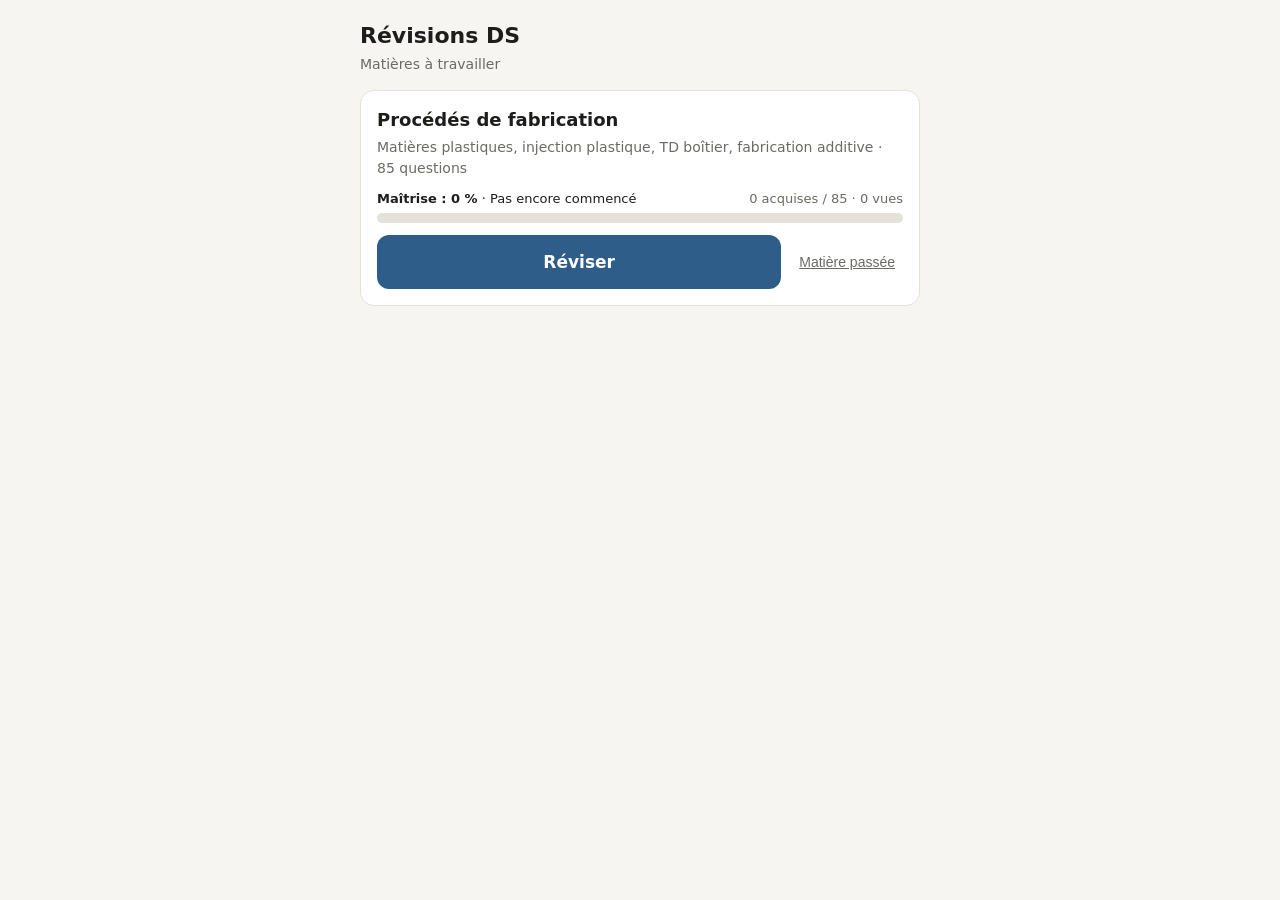
==== index.html @ 895c992e "Indicateur de maîtrise par matière sur l'accueil Co-Authored-By: Claude Sonnet 5.5 <noreply@anthropi" ====
<!DOCTYPE html>
<html lang="fr"><head><meta charset="utf-8">
<meta name="viewport" content="width=device-width, initial-scale=1, viewport-fit=cover">
<meta name="apple-mobile-web-app-capable" content="yes"><meta name="theme-color" content="#2f5d8a">
<title>Révisions DS</title><link rel="stylesheet" href="style.css"><style>.mast{margin:0 0 12px}.mast .l{display:flex;justify-content:space-between;font-size:13px;margin-bottom:4px}.mast .b{height:10px;background:var(--line);border-radius:5px;overflow:hidden}.mast .b i{display:block;height:100%;border-radius:5px;transition:width .3s}.lv0{background:var(--ko)}.lv1{background:#d9902f}.lv2{background:#5aa469}.lv3{background:var(--ok)}</style></head>
<body><div class="wrap"><h1>Révisions DS</h1><p class="sub">Matières à travailler</p><div id="list"></div><div id="done"></div></div>
<script src="ds.js"></script>
<script src="data/procedes-fabrication.js"></script>
<script>
const KEY="dsPasses";
function get(){try{return JSON.parse(localStorage.getItem(KEY)||"[]")}catch(e){return []}}
function set(v){try{localStorage.setItem(KEY,JSON.stringify(v))}catch(e){}}
const QZ={};
function qk(t){let h=0;for(let i=0;i<t.length;i++)h=(h*31+t.charCodeAt(i))|0;return String(h)}
function mastery(d){
  let st={};try{st=JSON.parse(localStorage.getItem('dsStats:'+d.id)||'{}')}catch(e){}
  const q=(window.QUIZ&&window.QUIZ.id===d.id)?window.QUIZ.q:null;
  const total=q?q.length:d.count;
  let seen=0,good=0;
  if(q)q.forEach(x=>{const v=st[qk(x[1])];if(v!==undefined){seen++;if(v===1)good++}});
  const pct=total?Math.round(good/total*100):0;
  const lv=seen===0?-1:pct>=80?3:pct>=60?2:pct>=30?1:0;
  const lab=seen===0?'Pas encore commencé':['À retravailler','En progrès','Bien maîtrisé','Maîtrisé'][lv];
  return `<div class="mast"><div class="l"><span><b>Maîtrise : ${pct} %</b> · ${lab}</span><span style="color:var(--mute)">${good} acquises / ${total} · ${seen} vues</span></div><div class="b"><i class="lv${Math.max(lv,0)}" style="width:${pct}%"></i></div></div>`;
}
function render(){
  const passed=get(),todo=DS.filter(d=>!passed.includes(d.id)),done=DS.filter(d=>passed.includes(d.id));
  const L=document.getElementById('list');
  L.innerHTML=todo.length?todo.map(d=>`<div class="card ds"><h3>${d.title}</h3><p>${d.desc} · ${d.count} questions</p>${mastery(d)}
    <div class="row"><a class="btn" href="${d.page}">Réviser</a><button class="lnk" data-p="${d.id}">Matière passée</button></div></div>`).join(''):`<div class="card"><p class="center">Aucune matière à réviser 🎉</p></div>`;
  L.querySelectorAll('[data-p]').forEach(b=>b.onclick=()=>{
    if(b.dataset.c){set(get().concat(b.dataset.p));render();return}
    b.dataset.c=1;b.textContent="Confirmer : effacer le quiz";b.classList.add('red');
    setTimeout(()=>{if(b.isConnected){delete b.dataset.c;b.textContent="Matière passée";b.classList.remove('red')}},4000);
  });
  const D=document.getElementById('done');
  D.innerHTML=done.length?`<p class="sub">Matières passées (quiz masqués)</p>`+done.map(d=>`<div class="card ds"><h3>${d.title}</h3><button class="lnk" data-r="${d.id}">Remettre dans la liste</button></div>`).join(''):'';
  D.querySelectorAll('[data-r]').forEach(b=>b.onclick=()=>{set(get().filter(x=>x!==b.dataset.r));render()});
}
render();
</script></body></html>
---- style.css ----
:root{--bg:#f6f5f1;--card:#fff;--ink:#1d1d1b;--mute:#6b6a64;--line:#e3e1d8;--acc:#2f5d8a;--ok:#2e7d4f;--okbg:#e6f3ea;--ko:#b3392f;--kobg:#fbe9e7}
@media (prefers-color-scheme:dark){:root{--bg:#161614;--card:#22221f;--ink:#efede6;--mute:#a09e95;--line:#37352f;--acc:#7fb0e0;--ok:#6fcf97;--okbg:#1c3326;--ko:#f08a80;--kobg:#3a1f1c}}
*{box-sizing:border-box;-webkit-tap-highlight-color:transparent}
body{margin:0;background:var(--bg);color:var(--ink);font:16px/1.45 system-ui,-apple-system,Segoe UI,Roboto,sans-serif;padding:max(14px,env(safe-area-inset-top)) 14px max(24px,env(safe-area-inset-bottom))}
.wrap{max-width:560px;margin:0 auto}
h1{font-size:22px;margin:6px 0 2px}
.sub{color:var(--mute);font-size:14px;margin:0 0 16px}
a{color:var(--acc)}
.back{display:inline-block;margin-bottom:8px;font-size:14px;text-decoration:none}
.card{background:var(--card);border:1px solid var(--line);border-radius:14px;padding:16px;margin-bottom:14px}
h2{font-size:14px;text-transform:uppercase;letter-spacing:.05em;color:var(--mute);margin:0 0 10px}
.chap{display:flex;align-items:center;gap:10px;padding:11px 4px;border-bottom:1px solid var(--line);font-size:15px}
.chap:last-child{border:0}
.chap input{width:20px;height:20px;accent-color:var(--acc)}
.chap span.n{margin-left:auto;color:var(--mute);font-size:13px}
.seg{display:flex;gap:8px}
.seg button{flex:1;padding:11px 0;border:1px solid var(--line);background:var(--card);color:var(--ink);border-radius:10px;font-size:15px}
.seg button.on{background:var(--acc);color:#fff;border-color:var(--acc)}
.btn{display:block;width:100%;padding:15px;border:0;border-radius:12px;background:var(--acc);color:#fff;font-size:17px;font-weight:600;text-align:center;text-decoration:none}
.btn.sec{background:transparent;color:var(--acc);border:1px solid var(--acc);margin-top:10px}
.btn.sm{display:inline-block;width:auto;padding:9px 14px;font-size:14px}
.top{display:flex;justify-content:space-between;font-size:13px;color:var(--mute);margin-bottom:6px}
.bar{height:6px;background:var(--line);border-radius:3px;overflow:hidden;margin-bottom:14px}
.bar i{display:block;height:100%;background:var(--acc);transition:width .25s}
.tag{display:inline-block;font-size:12px;color:var(--acc);margin-bottom:6px}
.q{font-size:18px;font-weight:600;margin:0 0 14px}
.opt{display:block;width:100%;text-align:left;padding:13px 14px;margin-bottom:9px;border:1.5px solid var(--line);background:var(--card);color:var(--ink);border-radius:12px;font-size:16px;line-height:1.35}
.opt.ok{border-color:var(--ok);background:var(--okbg)}
.opt.ko{border-color:var(--ko);background:var(--kobg)}
.opt:disabled{opacity:1;color:var(--ink)}
.exp{margin-top:6px;padding:12px 14px;border-radius:12px;background:var(--bg);border-left:4px solid var(--acc);font-size:15px}
.exp b.g{color:var(--ok)}.exp b.r{color:var(--ko)}
.score{font-size:48px;font-weight:700;text-align:center;margin:6px 0}
.center{text-align:center;color:var(--mute)}
.wrong{padding:10px 0;border-bottom:1px solid var(--line);font-size:14px}
.wrong:last-child{border:0}.wrong b{display:block;margin-bottom:2px}
.ds h3{margin:0 0 4px;font-size:18px}
.ds p{margin:0 0 12px;color:var(--mute);font-size:14px}
.row{display:flex;gap:10px;align-items:center}
.row .btn{flex:1}
.lnk{background:none;border:0;color:var(--mute);font-size:14px;text-decoration:underline;padding:8px}
.lnk.red{color:var(--ko)}
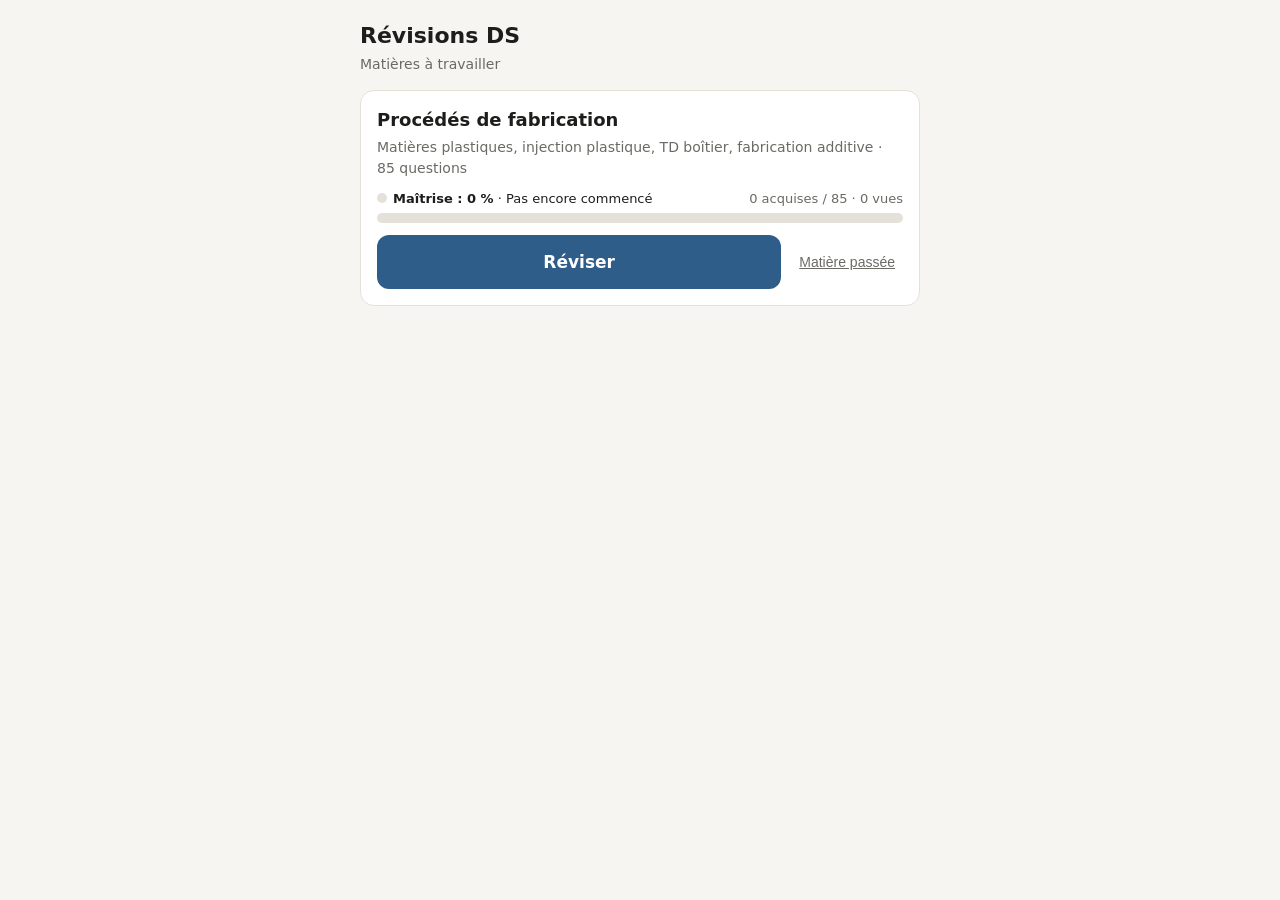
==== commit 4a916628: "Échelle de maîtrise rouge/orange/verte Co-Authored-By: Claude Sonnet 5.5 <noreply@anthropic.com> Cla" ====
--- a/index.html
+++ b/index.html
@@ -2,7 +2,7 @@
 <html lang="fr"><head><meta charset="utf-8">
 <meta name="viewport" content="width=device-width, initial-scale=1, viewport-fit=cover">
 <meta name="apple-mobile-web-app-capable" content="yes"><meta name="theme-color" content="#2f5d8a">
-<title>Révisions DS</title><link rel="stylesheet" href="style.css"><style>.mast{margin:0 0 12px}.mast .l{display:flex;justify-content:space-between;font-size:13px;margin-bottom:4px}.mast .b{height:10px;background:var(--line);border-radius:5px;overflow:hidden}.mast .b i{display:block;height:100%;border-radius:5px;transition:width .3s}.lv0{background:var(--ko)}.lv1{background:#d9902f}.lv2{background:#5aa469}.lv3{background:var(--ok)}</style></head>
+<title>Révisions DS</title><link rel="stylesheet" href="style.css"><style>.mast{margin:0 0 12px}.mast .l{display:flex;justify-content:space-between;font-size:13px;margin-bottom:4px}.mast .b{height:10px;background:var(--line);border-radius:5px;overflow:hidden}.mast .b i{display:block;height:100%;border-radius:5px;transition:width .3s}.lv0{background:#d64545}.lv1{background:#f0932b}.lv2{background:#2e9d5b}.t0{color:#d64545}.t1{color:#e08416}.t2{color:#2e9d5b}.dot{display:inline-block;width:10px;height:10px;border-radius:50%;margin-right:6px}</style></head>
 <body><div class="wrap"><h1>Révisions DS</h1><p class="sub">Matières à travailler</p><div id="list"></div><div id="done"></div></div>
 <script src="ds.js"></script>
 <script src="data/procedes-fabrication.js"></script>
@@ -19,9 +19,9 @@
   let seen=0,good=0;
   if(q)q.forEach(x=>{const v=st[qk(x[1])];if(v!==undefined){seen++;if(v===1)good++}});
   const pct=total?Math.round(good/total*100):0;
-  const lv=seen===0?-1:pct>=80?3:pct>=60?2:pct>=30?1:0;
-  const lab=seen===0?'Pas encore commencé':['À retravailler','En progrès','Bien maîtrisé','Maîtrisé'][lv];
-  return `<div class="mast"><div class="l"><span><b>Maîtrise : ${pct} %</b> · ${lab}</span><span style="color:var(--mute)">${good} acquises / ${total} · ${seen} vues</span></div><div class="b"><i class="lv${Math.max(lv,0)}" style="width:${pct}%"></i></div></div>`;
+  const lv=seen===0?-1:pct>=75?2:pct>=40?1:0;
+  const lab=seen===0?'Pas encore commencé':['À retravailler','En progrès','Maîtrisé'][lv];
+  return `<div class="mast"><div class="l"><span><span class="dot ${lv<0?'':'lv'+lv}" style="${lv<0?'background:var(--line)':''}"></span><b class="${lv<0?'':'t'+lv}">Maîtrise : ${pct} %</b> · ${lab}</span><span style="color:var(--mute)">${good} acquises / ${total} · ${seen} vues</span></div><div class="b"><i class="lv${Math.max(lv,0)}" style="width:${pct}%"></i></div></div>`;
 }
 function render(){
   const passed=get(),todo=DS.filter(d=>!passed.includes(d.id)),done=DS.filter(d=>passed.includes(d.id));
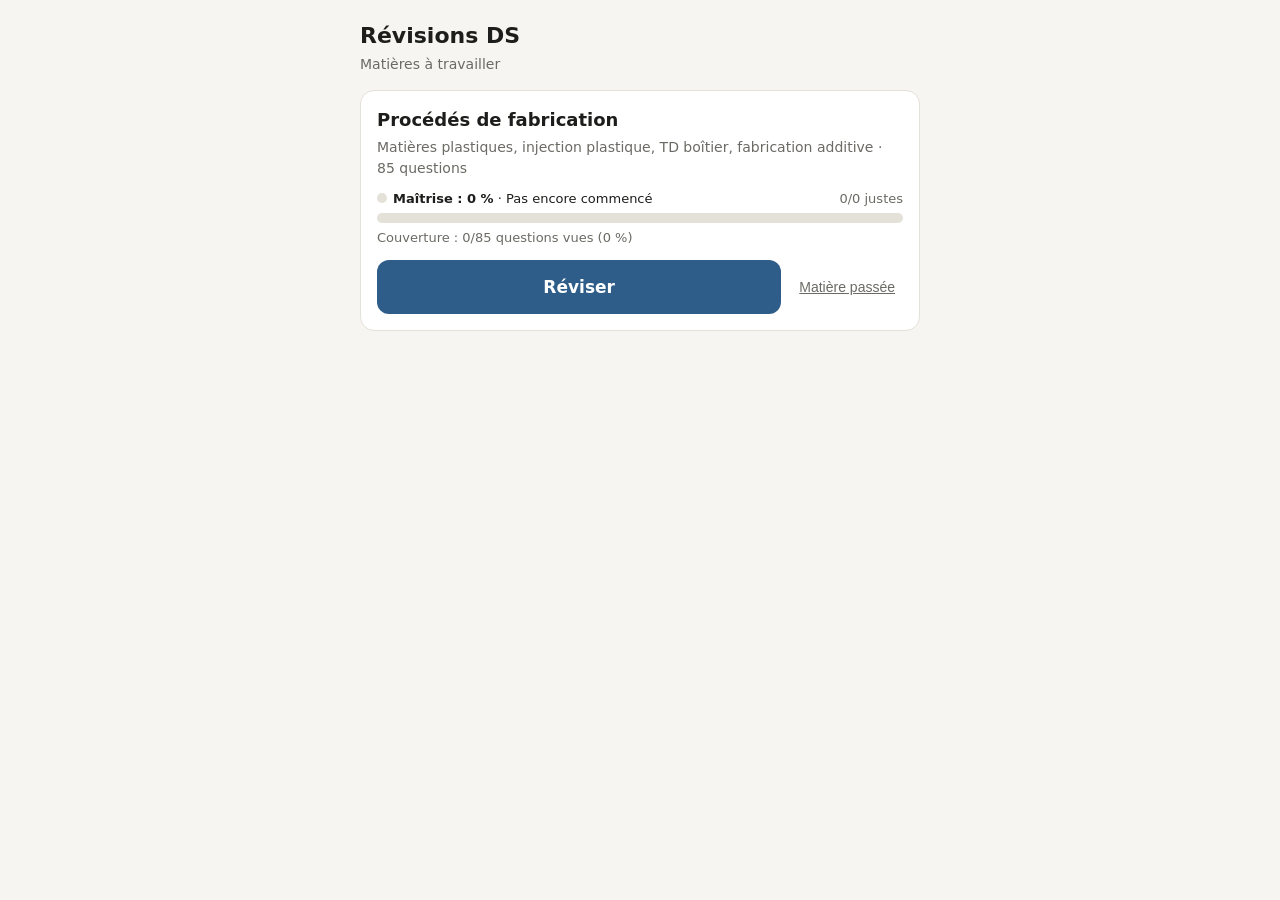
==== commit e47a0407: "Maîtrise basée sur les questions vues + couverture Co-Authored-By: Claude Sonnet 5.5 <noreply@anthro" ====
--- a/index.html
+++ b/index.html
@@ -18,10 +18,12 @@
   const total=q?q.length:d.count;
   let seen=0,good=0;
   if(q)q.forEach(x=>{const v=st[qk(x[1])];if(v!==undefined){seen++;if(v===1)good++}});
-  const pct=total?Math.round(good/total*100):0;
+  const pct=seen?Math.round(good/seen*100):0;
+  const cov=total?Math.round(seen/total*100):0;
   const lv=seen===0?-1:pct>=75?2:pct>=40?1:0;
   const lab=seen===0?'Pas encore commencé':['À retravailler','En progrès','Maîtrisé'][lv];
-  return `<div class="mast"><div class="l"><span><span class="dot ${lv<0?'':'lv'+lv}" style="${lv<0?'background:var(--line)':''}"></span><b class="${lv<0?'':'t'+lv}">Maîtrise : ${pct} %</b> · ${lab}</span><span style="color:var(--mute)">${good} acquises / ${total} · ${seen} vues</span></div><div class="b"><i class="lv${Math.max(lv,0)}" style="width:${pct}%"></i></div></div>`;
+  const few=seen>0&&cov<30?' · encore peu de questions vues':'';
+  return `<div class="mast"><div class="l"><span><span class="dot ${lv<0?'':'lv'+lv}" style="${lv<0?'background:var(--line)':''}"></span><b class="${lv<0?'':'t'+lv}">Maîtrise : ${pct} %</b> · ${lab}</span><span style="color:var(--mute)">${good}/${seen} justes</span></div><div class="b"><i class="lv${Math.max(lv,0)}" style="width:${seen?pct:0}%"></i></div><div class="l" style="margin:6px 0 0;color:var(--mute)"><span>Couverture : ${seen}/${total} questions vues (${cov} %)${few}</span></div></div>`;
 }
 function render(){
   const passed=get(),todo=DS.filter(d=>!passed.includes(d.id)),done=DS.filter(d=>passed.includes(d.id));
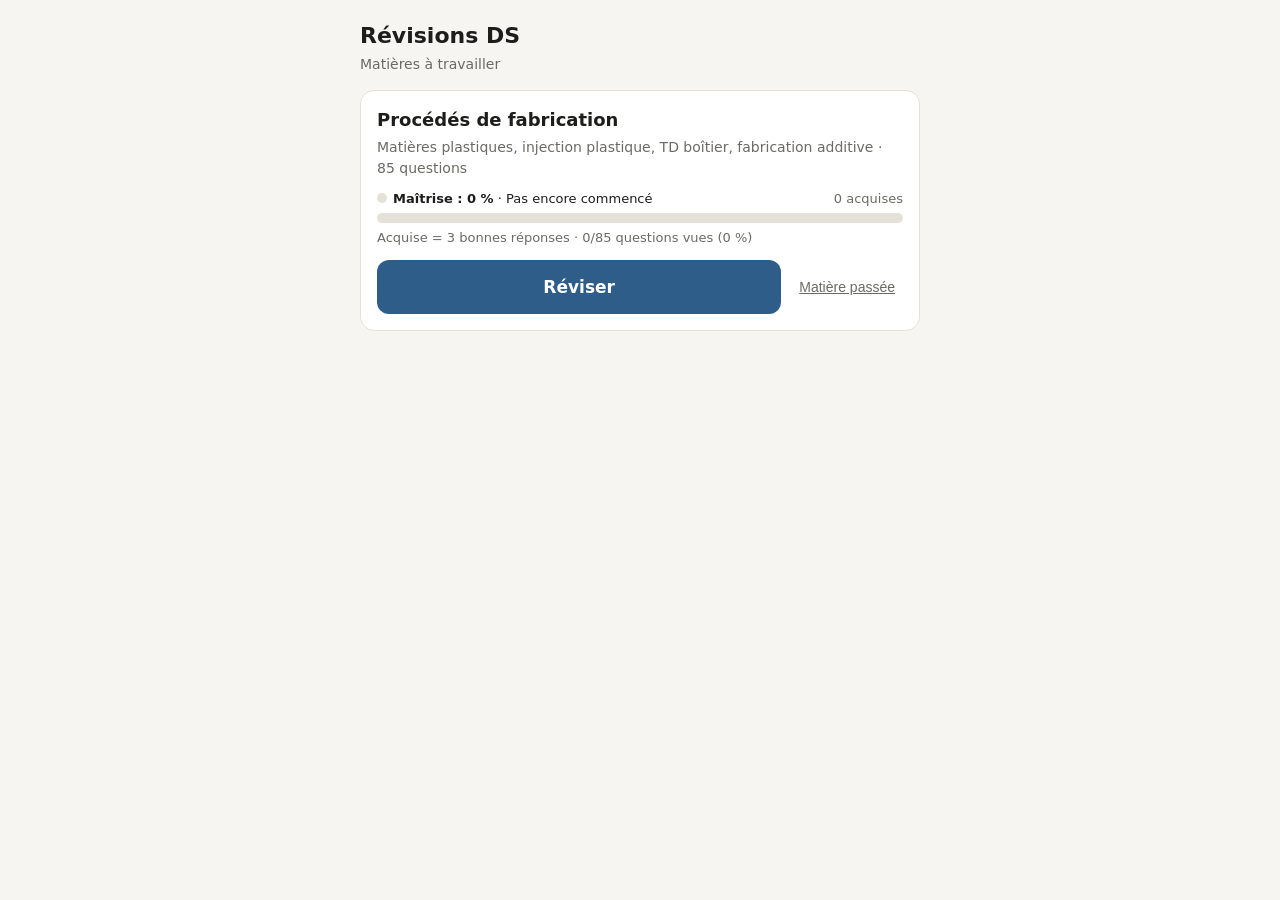
==== commit 6a33fcbf: "Maîtrise : score par question (3 bonnes réponses, -1 si erreur, min 0) Co-Authored-By: Claude Sonnet" ====
--- a/index.html
+++ b/index.html
@@ -13,17 +13,17 @@
 const QZ={};
 function qk(t){let h=0;for(let i=0;i<t.length;i++)h=(h*31+t.charCodeAt(i))|0;return String(h)}
 function mastery(d){
-  let st={};try{st=JSON.parse(localStorage.getItem('dsStats:'+d.id)||'{}')}catch(e){}
+  let st={};try{st=JSON.parse(localStorage.getItem('dsScores:'+d.id)||'{}')}catch(e){}
   const q=(window.QUIZ&&window.QUIZ.id===d.id)?window.QUIZ.q:null;
   const total=q?q.length:d.count;
-  let seen=0,good=0;
-  if(q)q.forEach(x=>{const v=st[qk(x[1])];if(v!==undefined){seen++;if(v===1)good++}});
-  const pct=seen?Math.round(good/seen*100):0;
+  let seen=0,pts=0,acq=0;
+  if(q)q.forEach(x=>{const v=st[qk(x[1])];if(v!==undefined){seen++;pts+=v;if(v>=3)acq++}});
+  const pct=seen?Math.round(pts/(3*seen)*100):0;
   const cov=total?Math.round(seen/total*100):0;
   const lv=seen===0?-1:pct>=75?2:pct>=40?1:0;
   const lab=seen===0?'Pas encore commencé':['À retravailler','En progrès','Maîtrisé'][lv];
   const few=seen>0&&cov<30?' · encore peu de questions vues':'';
-  return `<div class="mast"><div class="l"><span><span class="dot ${lv<0?'':'lv'+lv}" style="${lv<0?'background:var(--line)':''}"></span><b class="${lv<0?'':'t'+lv}">Maîtrise : ${pct} %</b> · ${lab}</span><span style="color:var(--mute)">${good}/${seen} justes</span></div><div class="b"><i class="lv${Math.max(lv,0)}" style="width:${seen?pct:0}%"></i></div><div class="l" style="margin:6px 0 0;color:var(--mute)"><span>Couverture : ${seen}/${total} questions vues (${cov} %)${few}</span></div></div>`;
+  return `<div class="mast"><div class="l"><span><span class="dot ${lv<0?'':'lv'+lv}" style="${lv<0?'background:var(--line)':''}"></span><b class="${lv<0?'':'t'+lv}">Maîtrise : ${pct} %</b> · ${lab}</span><span style="color:var(--mute)">${acq} acquises</span></div><div class="b"><i class="lv${Math.max(lv,0)}" style="width:${seen?pct:0}%"></i></div><div class="l" style="margin:6px 0 0;color:var(--mute)"><span>Acquise = 3 bonnes réponses · ${seen}/${total} questions vues (${cov} %)${few}</span></div></div>`;
 }
 function render(){
   const passed=get(),todo=DS.filter(d=>!passed.includes(d.id)),done=DS.filter(d=>passed.includes(d.id));
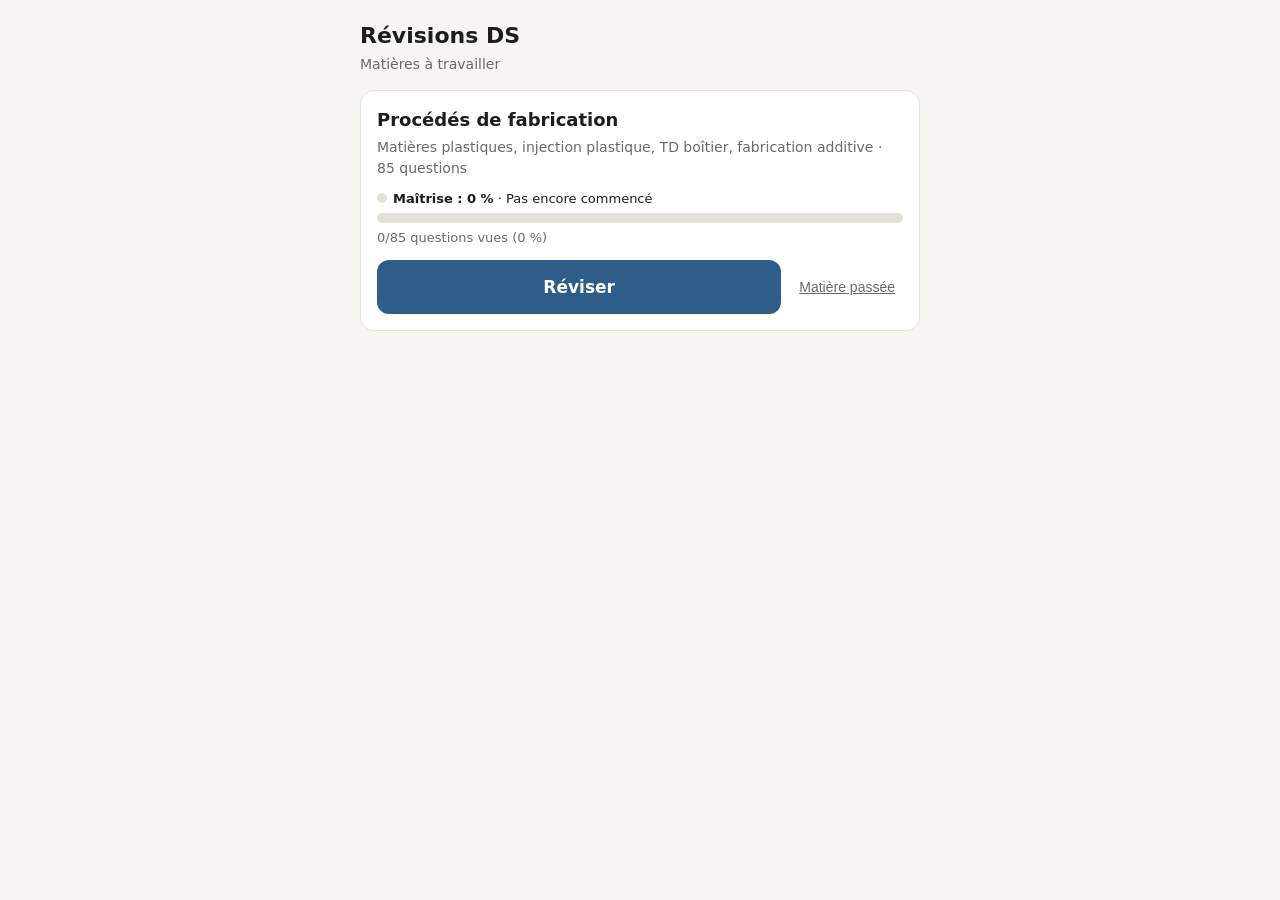
==== commit 5ca0061b: "Masquer le détail des scores par question Co-Authored-By: Claude Sonnet 5.5 <noreply@anthropic.com> " ====
--- a/index.html
+++ b/index.html
@@ -23,7 +23,7 @@
   const lv=seen===0?-1:pct>=75?2:pct>=40?1:0;
   const lab=seen===0?'Pas encore commencé':['À retravailler','En progrès','Maîtrisé'][lv];
   const few=seen>0&&cov<30?' · encore peu de questions vues':'';
-  return `<div class="mast"><div class="l"><span><span class="dot ${lv<0?'':'lv'+lv}" style="${lv<0?'background:var(--line)':''}"></span><b class="${lv<0?'':'t'+lv}">Maîtrise : ${pct} %</b> · ${lab}</span><span style="color:var(--mute)">${acq} acquises</span></div><div class="b"><i class="lv${Math.max(lv,0)}" style="width:${seen?pct:0}%"></i></div><div class="l" style="margin:6px 0 0;color:var(--mute)"><span>Acquise = 3 bonnes réponses · ${seen}/${total} questions vues (${cov} %)${few}</span></div></div>`;
+  return `<div class="mast"><div class="l"><span><span class="dot ${lv<0?'':'lv'+lv}" style="${lv<0?'background:var(--line)':''}"></span><b class="${lv<0?'':'t'+lv}">Maîtrise : ${pct} %</b> · ${lab}</span></div><div class="b"><i class="lv${Math.max(lv,0)}" style="width:${seen?pct:0}%"></i></div><div class="l" style="margin:6px 0 0;color:var(--mute)"><span>${seen}/${total} questions vues (${cov} %)${few}</span></div></div>`;
 }
 function render(){
   const passed=get(),todo=DS.filter(d=>!passed.includes(d.id)),done=DS.filter(d=>passed.includes(d.id));
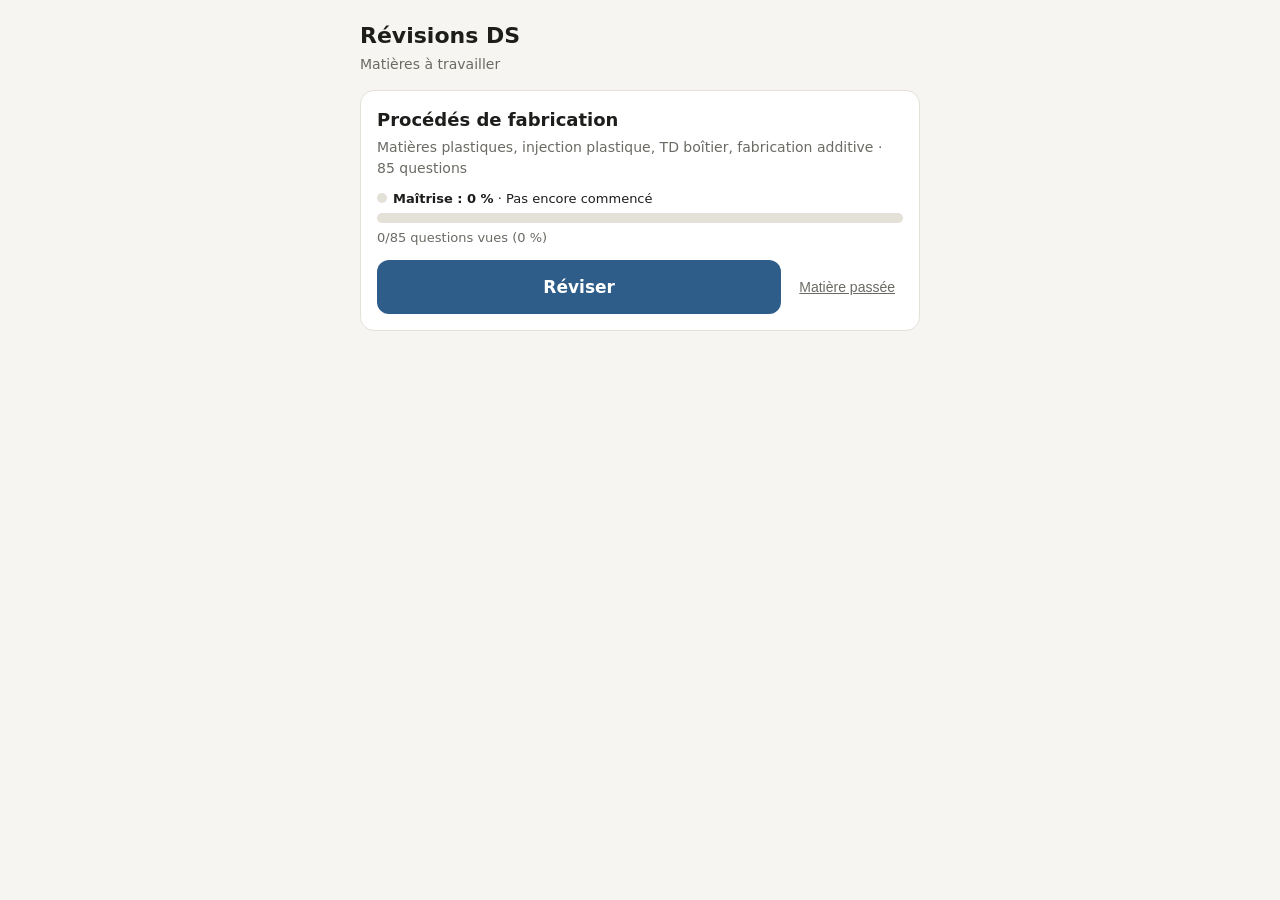
==== commit d6720e03: "Maîtrise : 2 bonnes réponses pour acquérir une question Co-Authored-By: Claude Sonnet 5.5 <noreply@a" ====
--- a/index.html
+++ b/index.html
@@ -17,8 +17,8 @@
   const q=(window.QUIZ&&window.QUIZ.id===d.id)?window.QUIZ.q:null;
   const total=q?q.length:d.count;
   let seen=0,pts=0,acq=0;
-  if(q)q.forEach(x=>{const v=st[qk(x[1])];if(v!==undefined){seen++;pts+=v;if(v>=3)acq++}});
-  const pct=seen?Math.round(pts/(3*seen)*100):0;
+  if(q)q.forEach(x=>{let v=st[qk(x[1])];if(v!==undefined){v=Math.min(2,v);seen++;pts+=v;if(v>=2)acq++}});
+  const pct=seen?Math.round(pts/(2*seen)*100):0;
   const cov=total?Math.round(seen/total*100):0;
   const lv=seen===0?-1:pct>=75?2:pct>=40?1:0;
   const lab=seen===0?'Pas encore commencé':['À retravailler','En progrès','Maîtrisé'][lv];
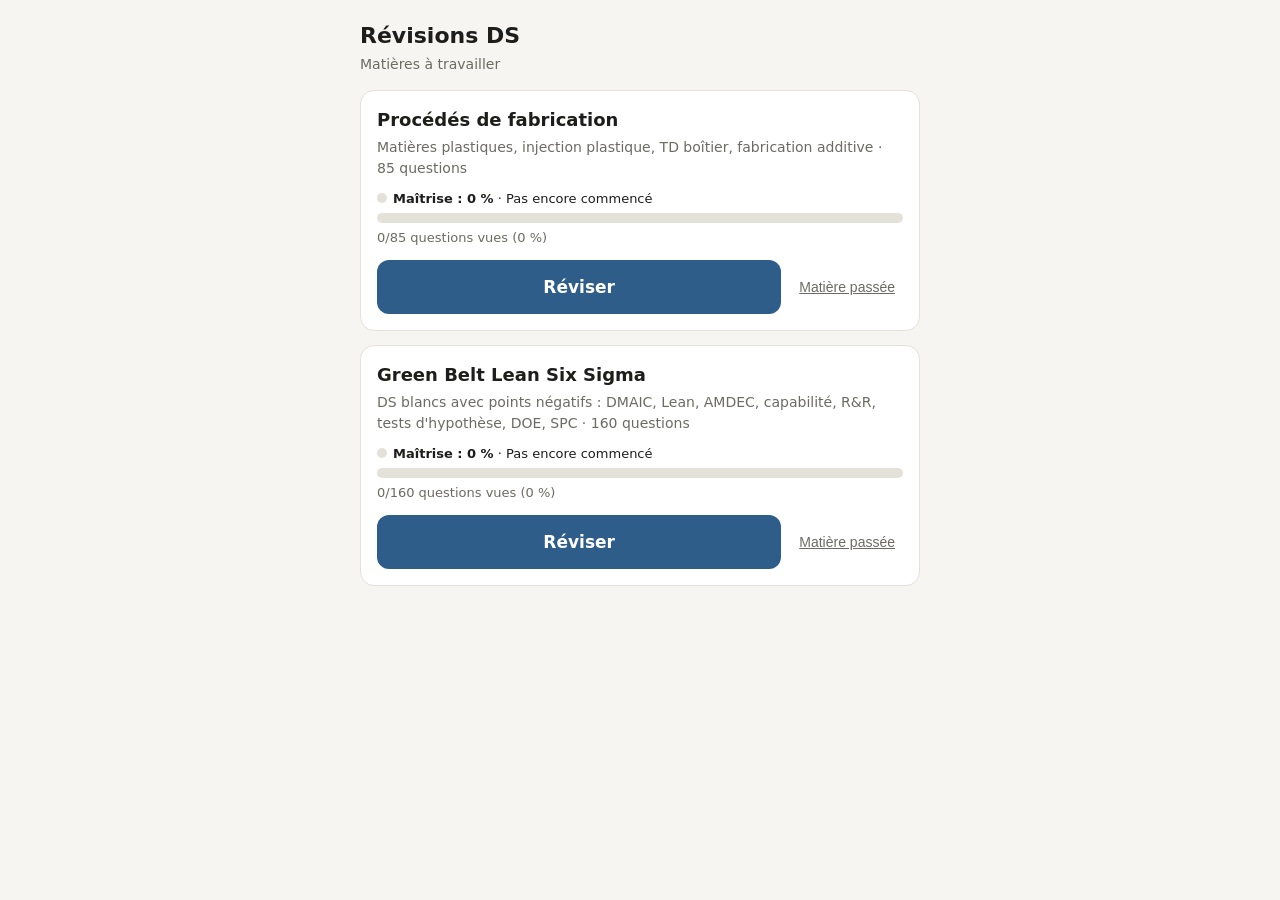
==== commit 1b64d03c: "Ajout du DS blanc Green Belt Lean Six Sigma et d'un README - green-belt.html : DS blancs chronométré" ====
--- a/index.html
+++ b/index.html
@@ -12,12 +12,18 @@
 function set(v){try{localStorage.setItem(KEY,JSON.stringify(v))}catch(e){}}
 const QZ={};
 function qk(t){let h=0;for(let i=0;i<t.length;i++)h=(h*31+t.charCodeAt(i))|0;return String(h)}
+function gbMastery(d){
+  let m={};try{m=(JSON.parse(localStorage.getItem('gb-dsblanc-v1')||'{}').mast)||{}}catch(e){}
+  let seen=0,pts=0;Object.keys(m).forEach(k=>{if(m[k].seen){seen++;pts+=(m[k].lw?0:Math.min(2,m[k].streak))}});
+  return {seen,pts,total:d.count};
+}
 function mastery(d){
   let st={};try{st=JSON.parse(localStorage.getItem('dsScores:'+d.id)||'{}')}catch(e){}
   const q=(window.QUIZ&&window.QUIZ.id===d.id)?window.QUIZ.q:null;
   const total=q?q.length:d.count;
   let seen=0,pts=0,acq=0;
-  if(q)q.forEach(x=>{let v=st[qk(x[1])];if(v!==undefined){v=Math.min(2,v);seen++;pts+=v;if(v>=2)acq++}});
+  if(d.custom){const g=gbMastery(d);seen=g.seen;pts=g.pts}
+  else if(q)q.forEach(x=>{let v=st[qk(x[1])];if(v!==undefined){v=Math.min(2,v);seen++;pts+=v;if(v>=2)acq++}});
   const pct=seen?Math.round(pts/(2*seen)*100):0;
   const cov=total?Math.round(seen/total*100):0;
   const lv=seen===0?-1:pct>=75?2:pct>=40?1:0;
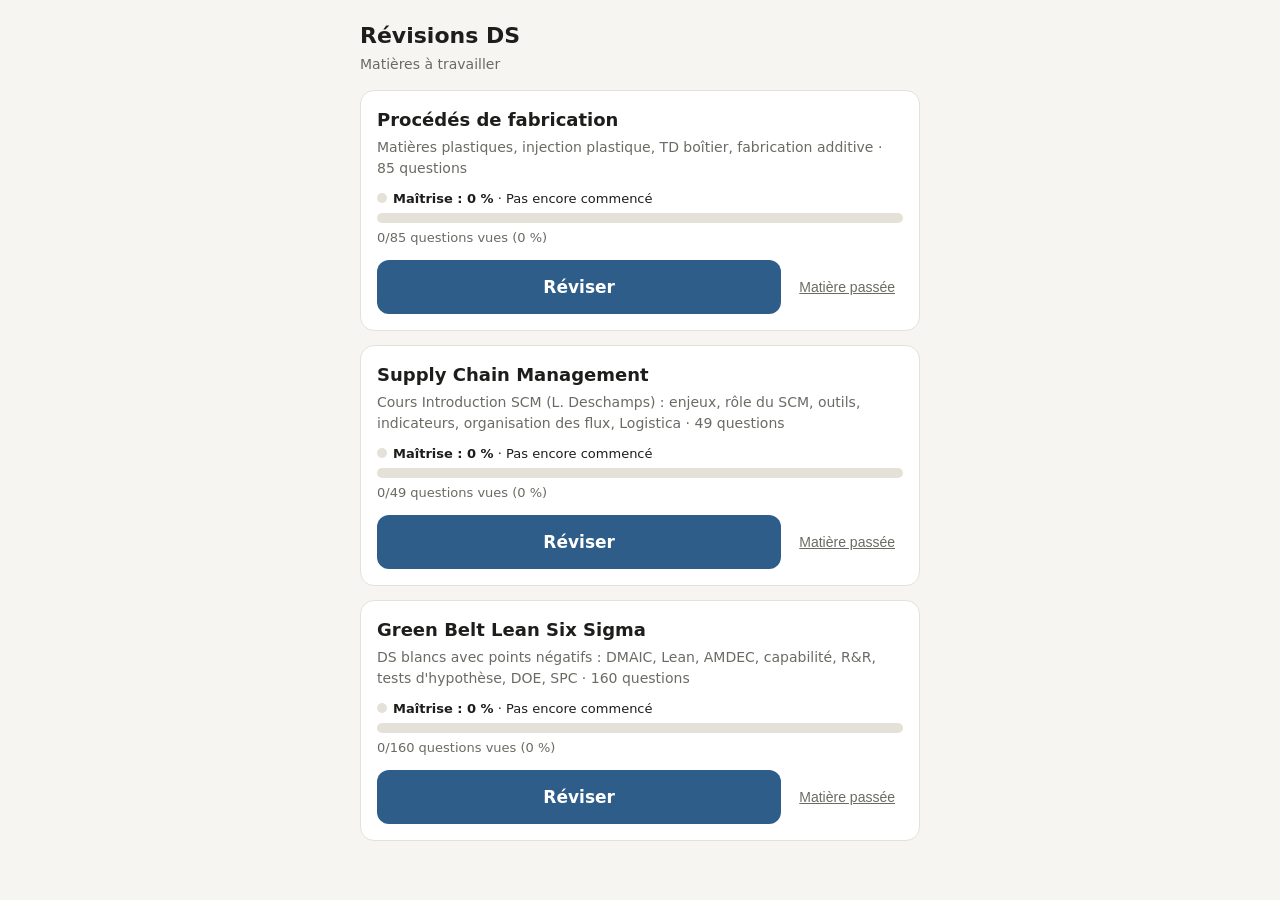
==== commit fca66ea5: "Ajout du DS Supply Chain Management (49 questions, cours Introduction SCM) Co-Authored-By: Claude So" ====
--- a/index.html
+++ b/index.html
@@ -5,7 +5,9 @@
 <title>Révisions DS</title><link rel="stylesheet" href="style.css"><style>.mast{margin:0 0 12px}.mast .l{display:flex;justify-content:space-between;font-size:13px;margin-bottom:4px}.mast .b{height:10px;background:var(--line);border-radius:5px;overflow:hidden}.mast .b i{display:block;height:100%;border-radius:5px;transition:width .3s}.lv0{background:#d64545}.lv1{background:#f0932b}.lv2{background:#2e9d5b}.t0{color:#d64545}.t1{color:#e08416}.t2{color:#2e9d5b}.dot{display:inline-block;width:10px;height:10px;border-radius:50%;margin-right:6px}</style></head>
 <body><div class="wrap"><h1>Révisions DS</h1><p class="sub">Matières à travailler</p><div id="list"></div><div id="done"></div></div>
 <script src="ds.js"></script>
-<script src="data/procedes-fabrication.js"></script>
+<script>window.QZS={};</script>
+<script src="data/procedes-fabrication.js"></script><script>QZS[QUIZ.id]=QUIZ;</script>
+<script src="data/supply-chain.js"></script><script>QZS[QUIZ.id]=QUIZ;</script>
 <script>
 const KEY="dsPasses";
 function get(){try{return JSON.parse(localStorage.getItem(KEY)||"[]")}catch(e){return []}}
@@ -19,7 +21,7 @@
 }
 function mastery(d){
   let st={};try{st=JSON.parse(localStorage.getItem('dsScores:'+d.id)||'{}')}catch(e){}
-  const q=(window.QUIZ&&window.QUIZ.id===d.id)?window.QUIZ.q:null;
+  const q=QZS[d.id]?QZS[d.id].q:null;
   const total=q?q.length:d.count;
   let seen=0,pts=0,acq=0;
   if(d.custom){const g=gbMastery(d);seen=g.seen;pts=g.pts}
